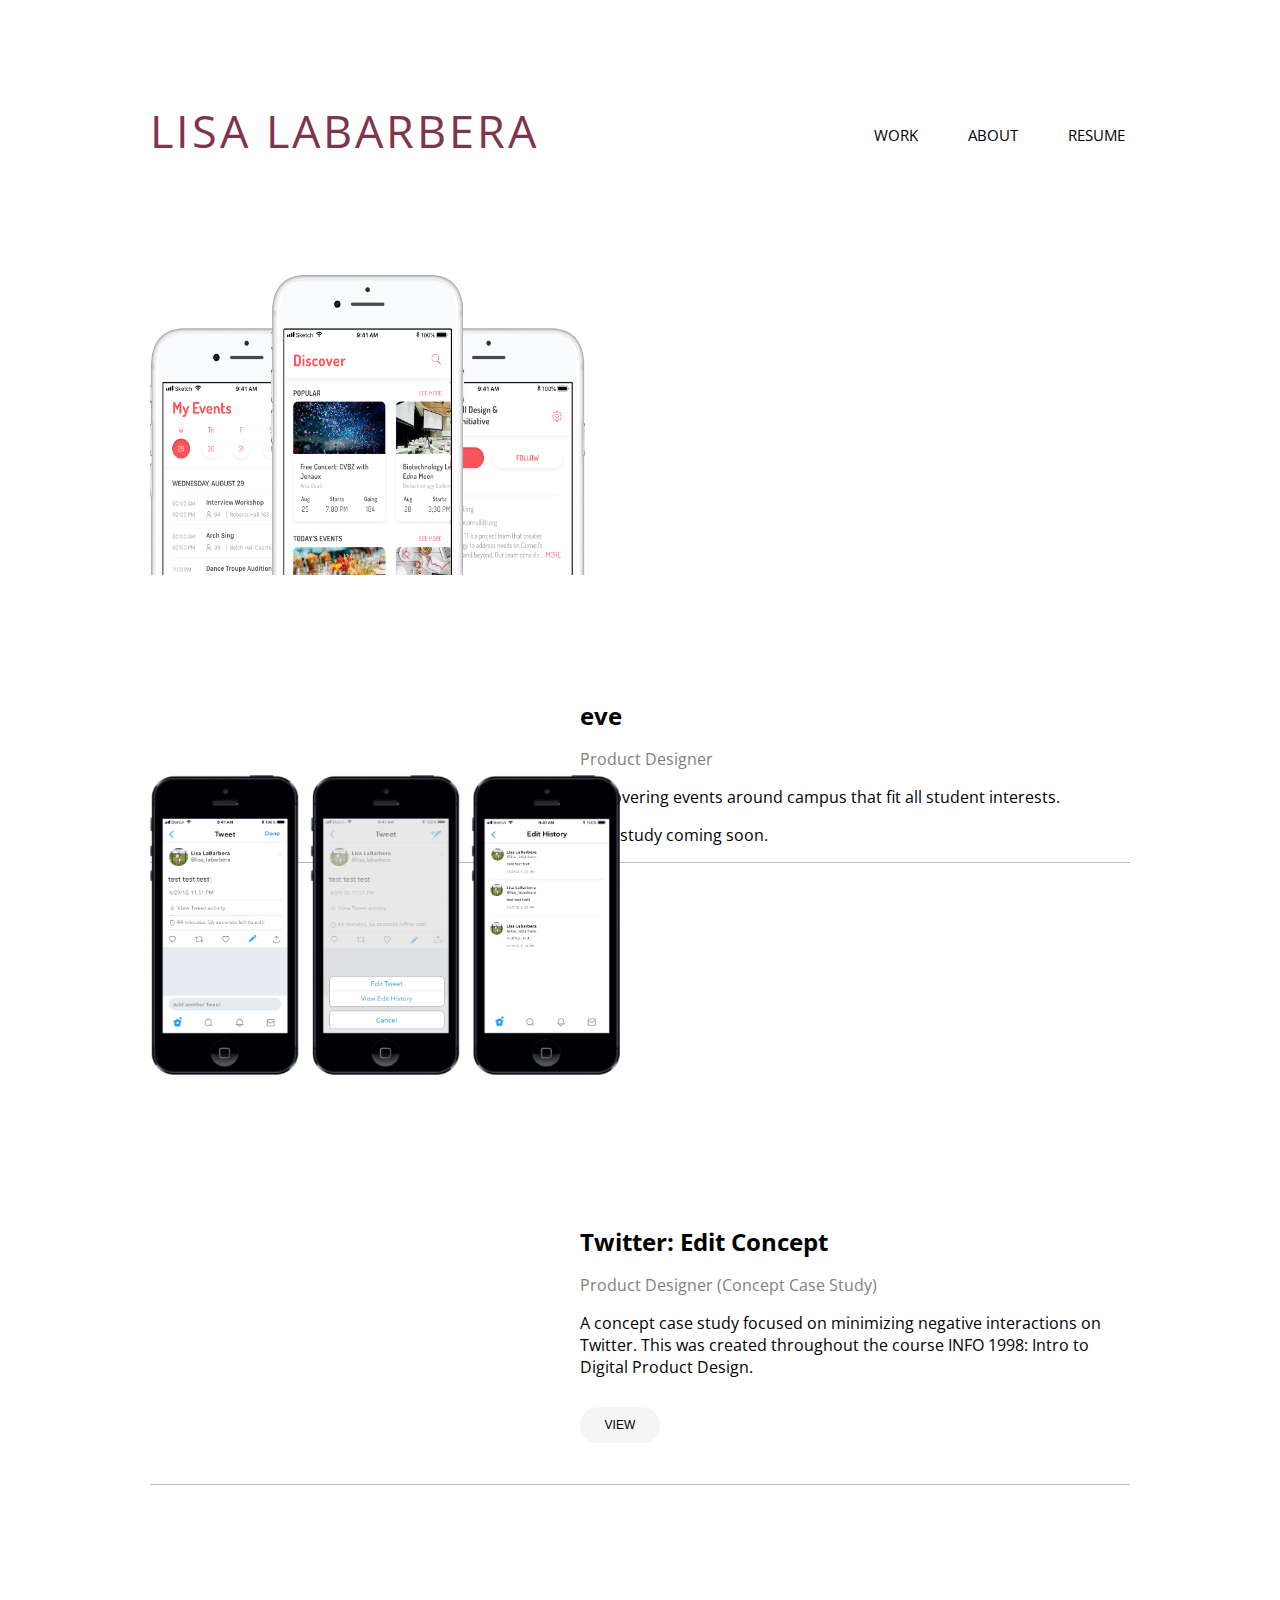
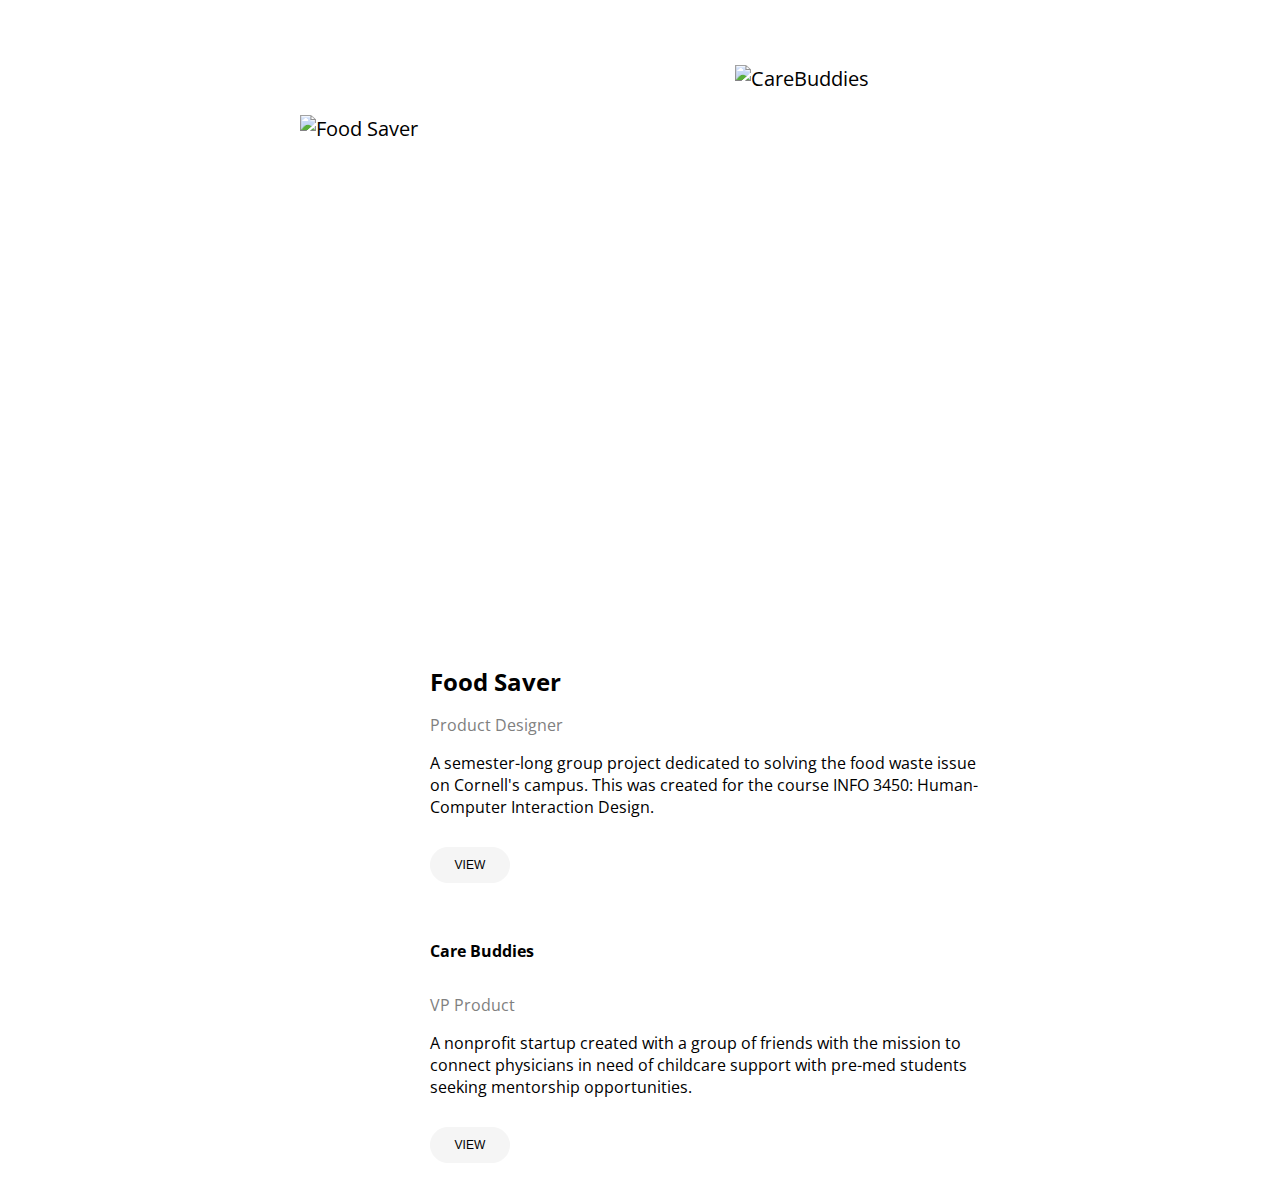
==== portfolio.html @ 5adf2a72 "added carebuddies. let's see what happens" ====
<!DOCTYPE html>
<html>

<head>
  <meta charset="UTF-8">
  <title>Lisa LaBarbera</title>
  <link rel="stylesheet" type="text/css" href="styles/all.css" media="all"/>
  <link rel="shortcut icon" href="images/icon4.ico"/>
  <link href="https://fonts.googleapis.com/css?family=Archivo:500|Open+Sans:300,700" rel="stylesheet">

</head>
<body>
<header>

<div class = "headers">

  <a id = "backhome" href = "portfolio.html"><p id = "topHeader">LISA LABARBERA</p></a>

  <ul class = "menu">
    <li class = "firstMenuLink" id = "about"><a class = "navbar" href = "portfolio.html">WORK</a></li>
    <li class = "menuLink" id = "portfolio"><a class = "navbar" href = "index.html">ABOUT</a></li>
    <li class = "menuLink" id = "resume"><a class = "navbar" href="documents/Lisa_LaBarbera.pdf" target = "_blank">RESUME</a></li>
  </ul>
  <!-- <p id = "topSubHeader">I’m a Product + UX Designer passionate about using design to make the world a better place.</p>-->
</div>

</header>


<!--Portfolio -->
  <div class = "textContainer2">
  <!-- <h3>My Work</h3> -->
  <img class = "portfoliopic1" src = "images/cuedrop.png" alt = "cue case study">
  <p class = "right" id = "portfolio1"><span class = "bold">eve</span></p>
  <div class = "right">
  <p class = "time">Product Designer</p>
  <p>Discovering events around campus that fit all student interests.</p>
  <p>Case study coming soon.</p>
  </div>

  </div>

<div class = "textContainer3">
<img class = "portfoliopic2" src = "images/newtwitterdrop.png" alt = "Twitter case study">
<p class = "right" id = "portfolio2"><span class = "bold">Twitter: Edit Concept</span></p>
<div class = "right">
<p class = "time">Product Designer (Concept Case Study)</p>
<p>A concept case study focused on minimizing negative interactions on Twitter.
    This was created throughout the course INFO 1998: Intro to Digital Product Design.</p>
<!-- View Button -->
<p><a href="https://medium.com/@lisalabarbera9/a-twitter-concept-say-what-you-want-to-say-the-first-time-54e69f19e52" target = "_blank">
    <input class = "viewbutton" type="button" value="VIEW"/></a></p>
</div>

<!--</div> -->

<div class = "textContainer4">
<img class = "portfoliopic3" src = "images/foodsaverdrop.png" alt = "Food Saver">
<p class = "right" id = "portfolio3"><span class = "bold">Food Saver</span></p>
<div class = "right">
<p class = "time">Product Designer</p>
<p>A semester-long group project dedicated to solving the food waste issue on Cornell's campus.
    This was created for the course INFO 3450: Human-Computer Interaction Design.</p>
<!-- View Button -->
  <p><a href="documents/FoodSaver.pdf" target = "_blank">
    <input class = "viewbutton" type="button" value="VIEW"/></a></p>
</div>


<div class = "textContainer5">
<img class = "portfoliopic4" src = "images/foodsaverdrop.png" alt = "CareBuddies">
<p class = "right" id = "portfolio4"><span class = "bold">Care Buddies</span></p>
<div class = "right">
<p class = "time">VP Product</p>
<p>A nonprofit startup created with a group of friends with the mission to connect physicians in need of
childcare support with pre-med students seeking mentorship opportunities.</p>
<!-- View Button -->
  <p><a href="documents/FoodSaver.pdf" target = "_blank">
    <input class = "viewbutton" type="button" value="VIEW"/></a></p>
</div>

</div>



<!-- </div> -->


</body>
---- styles/all.css ----
body {
  font-size: 20px;
  margin: 0px;
  font-family: 'Open Sans', sans-serif;
}

/*Header*/
header {
  width: 100%;
}

.headers{
padding-top: 100px;
padding-bottom: 175px;
padding-right: 75px;
padding-left: 75px;
margin-right: 75px;
margin-left: 75px;
}

#topHeader {
  font-size: 45px;
  position: absolute;
  margin: 0px;
  letter-spacing: 3px;
  color: #7E354D;
}

/*Navigation Menu*/
.menu {
  list-style-type: none;
  padding: 0px;
  float: right;
  overflow: hidden;
  /* font-size: 18px; */
}

.menuLink {
  float: left;
}

.firstMenuLink {
  float: left;
  margin-left: 30px;
}

.navbar {
  display: block;
  padding-left: 40px;
  margin-left: 60px;
  padding-bottom: 5px;
  text-align: center;
  font-size: 15px;
  margin: 5px;
  text-decoration: none;
  color: black;
}

.navbar:hover {
  color: #7E354D;
}

a.navbar:active {
  color: #7E354D;
}

/*Body*/
.textContainer1{
  padding-left: 75px;
  padding-right: 75px;
  margin-bottom: 150px;
  margin-left: 75px;
  margin-right: 75px;
  font-weight: 500;
  font-size: 18px;

}

.textContainer2{
  position: absolute;
  margin-bottom: 50px;
  margin-left: 150px;
  margin-right: 150px;
  border-bottom: 1px solid #B8B8B8;
}

.textContainer3{
  position: absolute;
  margin-bottom: 50px;
  margin-left: 150px;
  margin-right: 150px;
  margin-top: 450px;
  border-bottom: 1px solid #B8B8B8;
}

.textContainer4{
  position: absolute;
  margin-bottom: 50px;
  margin-left: 150px;
  margin-right: 150px;
  margin-top: 940px;
  /* border-bottom: 1px solid #B8B8B8; */
}

.space {
  height: 1px;
}

.right {
  width: 550px;
  display: inline;
  float: right;
  font-size: 16px;
  font-weight: 400;
}

.experience {
  margin-bottom: 100px;
}

#portfolio1{
  margin-bottom: 0px;
  font-size: 24px;
}

#portfolio2 {
  margin-bottom: 0px;
  font-size: 24px;
  margin-top: 50px;
}

#portfolio3 {
  margin-bottom: 0px;
  font-size: 24px;
  margin-top: 50px;
}

.time {
  color: gray;
}

.clear {
  clear: both;
}

.subtitle {
  font-size: 28px;
  letter-spacing: 2px;
}

.bold {
  font-weight: bold;
}

.backhome {
  cursor: pointer;
}

.links {
  color: #9C536B;
  text-decoration: none;
}

/*Images*/
.pictures {
  width: 350px;
  float: left;
}

.image {
  width: 450px;
  height: 450px;
  margin: 0 auto;
  margin-top: 20px;
  /* box-shadow: 5px 5px 20px #888888; */
  float: left;
  padding: 0px;
  display: inline;
  margin-right: 50px;
  margin-bottom: 100px;
}

.portfoliopic1 {
  width: 435px;
  height: 300px;
  margin: 0 auto;
  float: left;
  padding: 0px;
  display: inline;
  margin-left: 0px;
  margin-bottom: 100px;
}

.portfoliopic2 {
  width: 470px;
  height: 300px;
  margin: 0 auto;
  float: left;
  padding: 0px;
  display: inline;
  margin-top: 50px;
  margin-bottom: 100px;
}

.portfoliopic3 {
  width: 435px;
  height: 400px;
  margin: 0 auto;
  float: left;
  padding: 0px;
  display: inline;
  margin-top: 50px;
  margin-bottom: 100px;
}

/*Buttons*/
.viewbutton {
  background-color: #F5F5F5;
  width: 80px;
  padding-top: 10px;
  padding-bottom: 10px;
  border-radius: 20px;
  border: 1.5px solid #F5F5F5;
  font-size: 12px;
  color: black;
  letter-spacing: 0.1px;
  cursor: pointer;
  margin-top: 13px;
  margin-bottom: 25px;
}

.viewbutton:hover {
  background: #DFDFDF; /*d1d1d1 f7f7f7;*/
  width: 80px;
  padding-top: 10px;
  padding-bottom: 10px;
  border-radius: 20px;
  border: 1.5px solid #f7f7f7;
  font-size: 12px;
  color: black;
  letter-spacing: 0.1px;
  text-decoration: none;
  margin-top: 13px;
  margin-bottom: 25px;
}

#viewbutton1 {
  background-color: #F5F5F5;
  width: 80px;
  padding-top: 10px;
  padding-bottom: 10px;
  border-radius: 20px;
  border: 1.5px solid #F5F5F5;
  font-size: 12px;
  color: black;
  letter-spacing: 0.1px;
  cursor: pointer;
  margin-top: 13px;
  margin-bottom: 25px;
}

#viewbutton1:hover {
  background: #f7f7f7;
  width: 80px;
  padding-top: 10px;
  padding-bottom: 10px;
  border-radius: 20px;
  border: 1.5px solid #f7f7f7;
  font-size: 12px;
  color: black;
  letter-spacing: 0.1px;
  text-decoration: none;
  margin-top: 13px;
  margin-bottom: 25px;
}

.socialmedia{
  width: 550px;
  display: inline;
  float: right;
  font-size: 18px;
  margin-bottom: 75px;
  }

.icon {
  margin-right: 20px;
  height: 25px;
  width: 25px;
}

.iconLink{
  text-decoration: none;
}
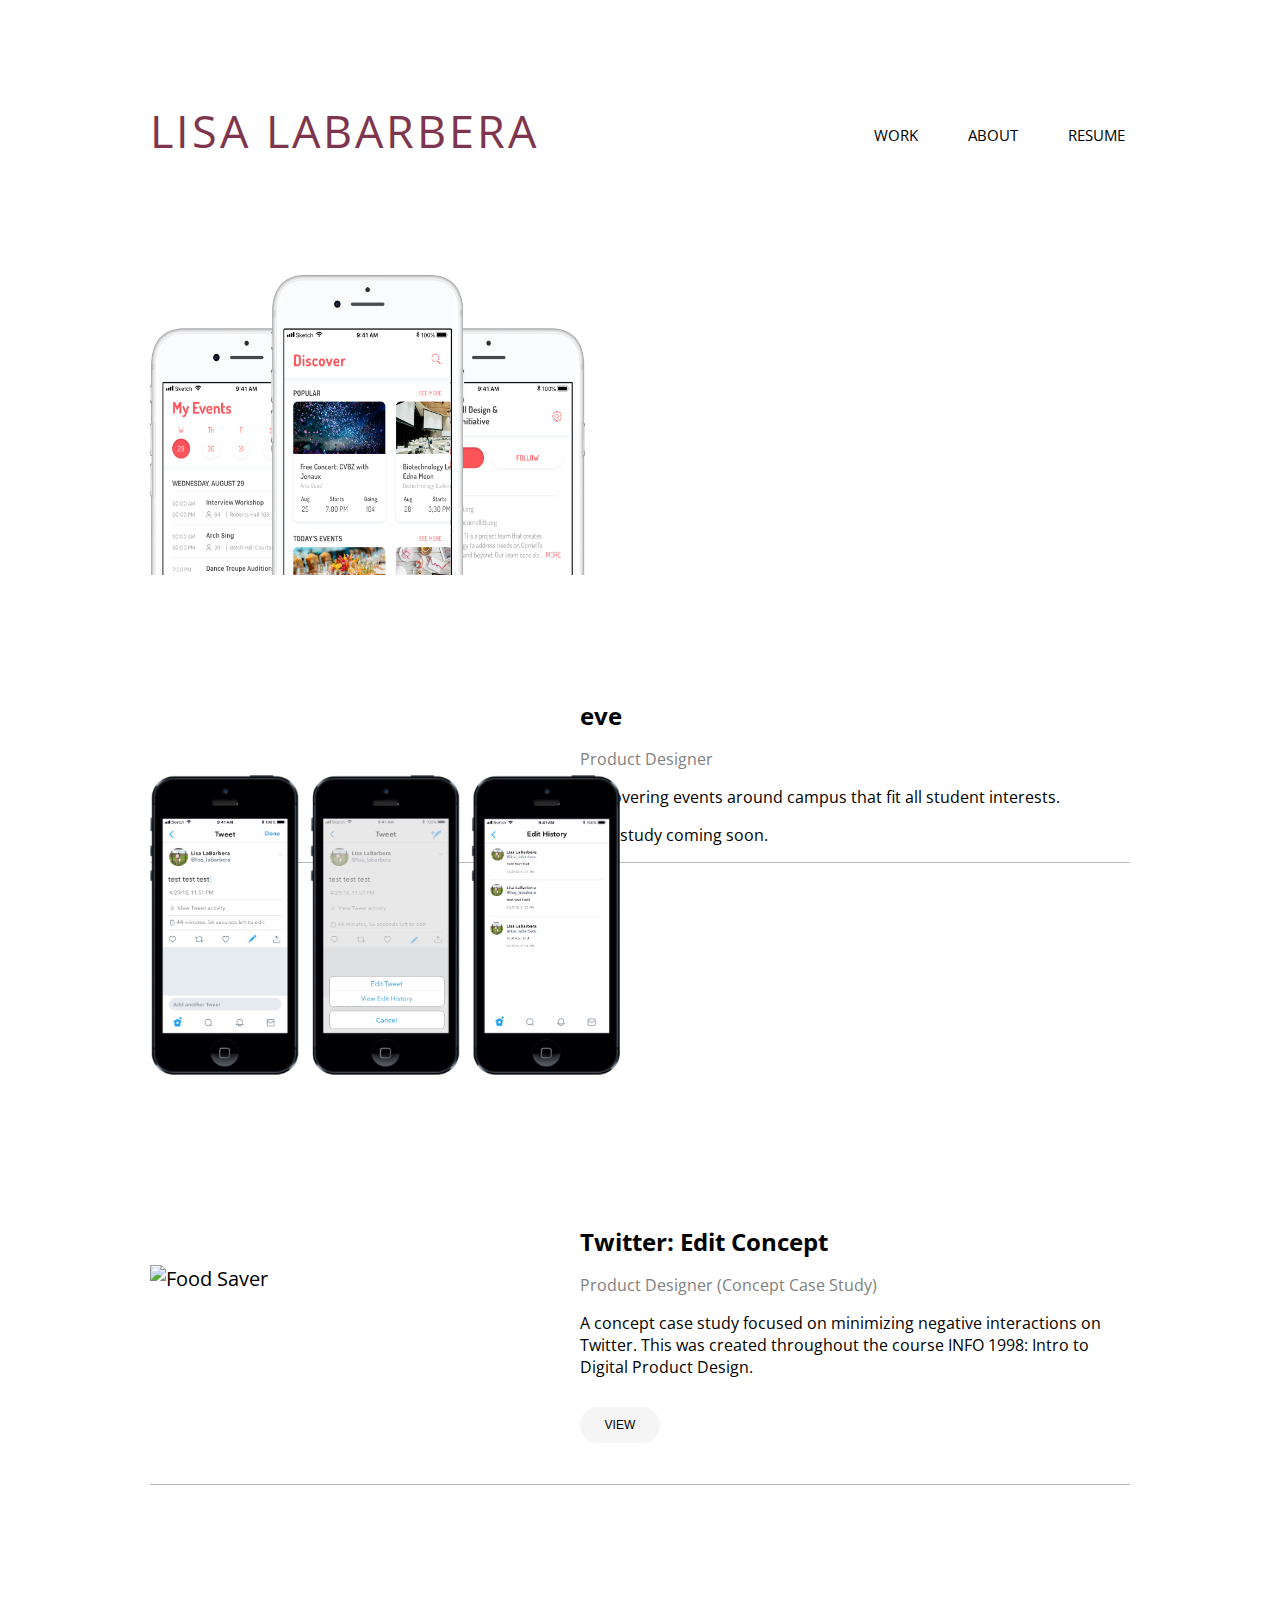
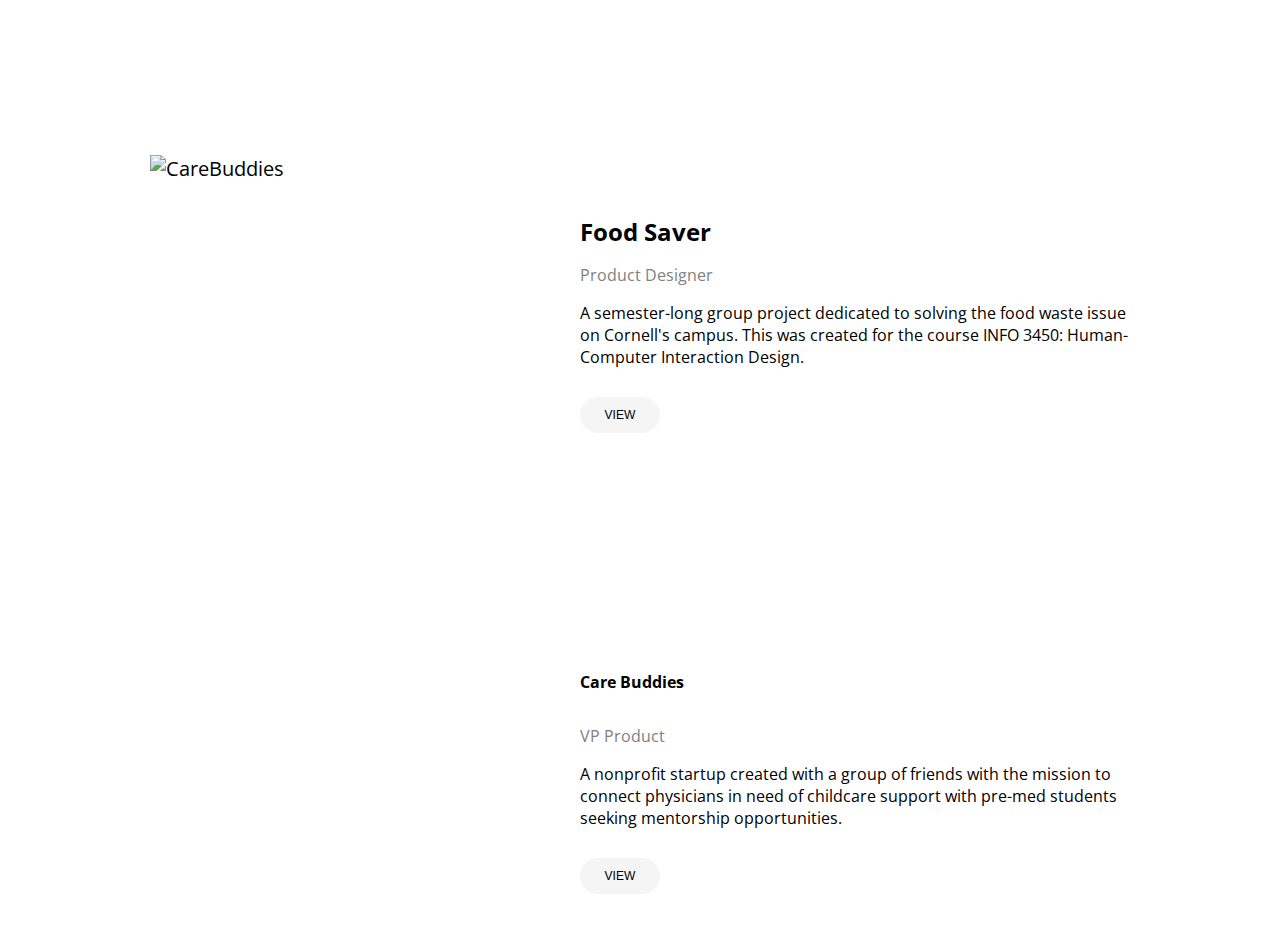
==== commit d542660d: "something wonky happened" ====
--- a/portfolio.html
+++ b/portfolio.html
@@ -52,7 +52,7 @@
     <input class = "viewbutton" type="button" value="VIEW"/></a></p>
 </div>
 
-<!--</div> -->
+</div>
 
 <div class = "textContainer4">
 <img class = "portfoliopic3" src = "images/foodsaverdrop.png" alt = "Food Saver">
@@ -66,16 +66,18 @@
     <input class = "viewbutton" type="button" value="VIEW"/></a></p>
 </div>
 
+</div>
+
 
 <div class = "textContainer5">
-<img class = "portfoliopic4" src = "images/foodsaverdrop.png" alt = "CareBuddies">
+<img class = "portfoliopic4" src = "images/cbportfoliologo.png" alt = "CareBuddies">
 <p class = "right" id = "portfolio4"><span class = "bold">Care Buddies</span></p>
 <div class = "right">
 <p class = "time">VP Product</p>
 <p>A nonprofit startup created with a group of friends with the mission to connect physicians in need of
 childcare support with pre-med students seeking mentorship opportunities.</p>
 <!-- View Button -->
-  <p><a href="documents/FoodSaver.pdf" target = "_blank">
+  <p><a href="https://carebuddiesnyc.wixsite.com/website" target = "_blank">
     <input class = "viewbutton" type="button" value="VIEW"/></a></p>
 </div>
 
--- a/styles/all.css
+++ b/styles/all.css
@@ -102,6 +102,16 @@
   /* border-bottom: 1px solid #B8B8B8; */
 }
 
+.textContainer5{
+  position: absolute;
+  margin-bottom: 50px;
+  margin-left: 150px;
+  margin-right: 150px;
+  margin-top: 1430px;
+  /* border-bottom: 1px solid #B8B8B8; */
+}
+
+
 .space {
   height: 1px;
 }
@@ -203,6 +213,18 @@
 }
 
 .portfoliopic3 {
+  width: 435px;
+  height: 400px;
+  margin: 0 auto;
+  float: left;
+  padding: 0px;
+  display: inline;
+  margin-top: 50px;
+  margin-bottom: 100px;
+}
+
+
+.portfoliopic4 {
   width: 435px;
   height: 400px;
   margin: 0 auto;
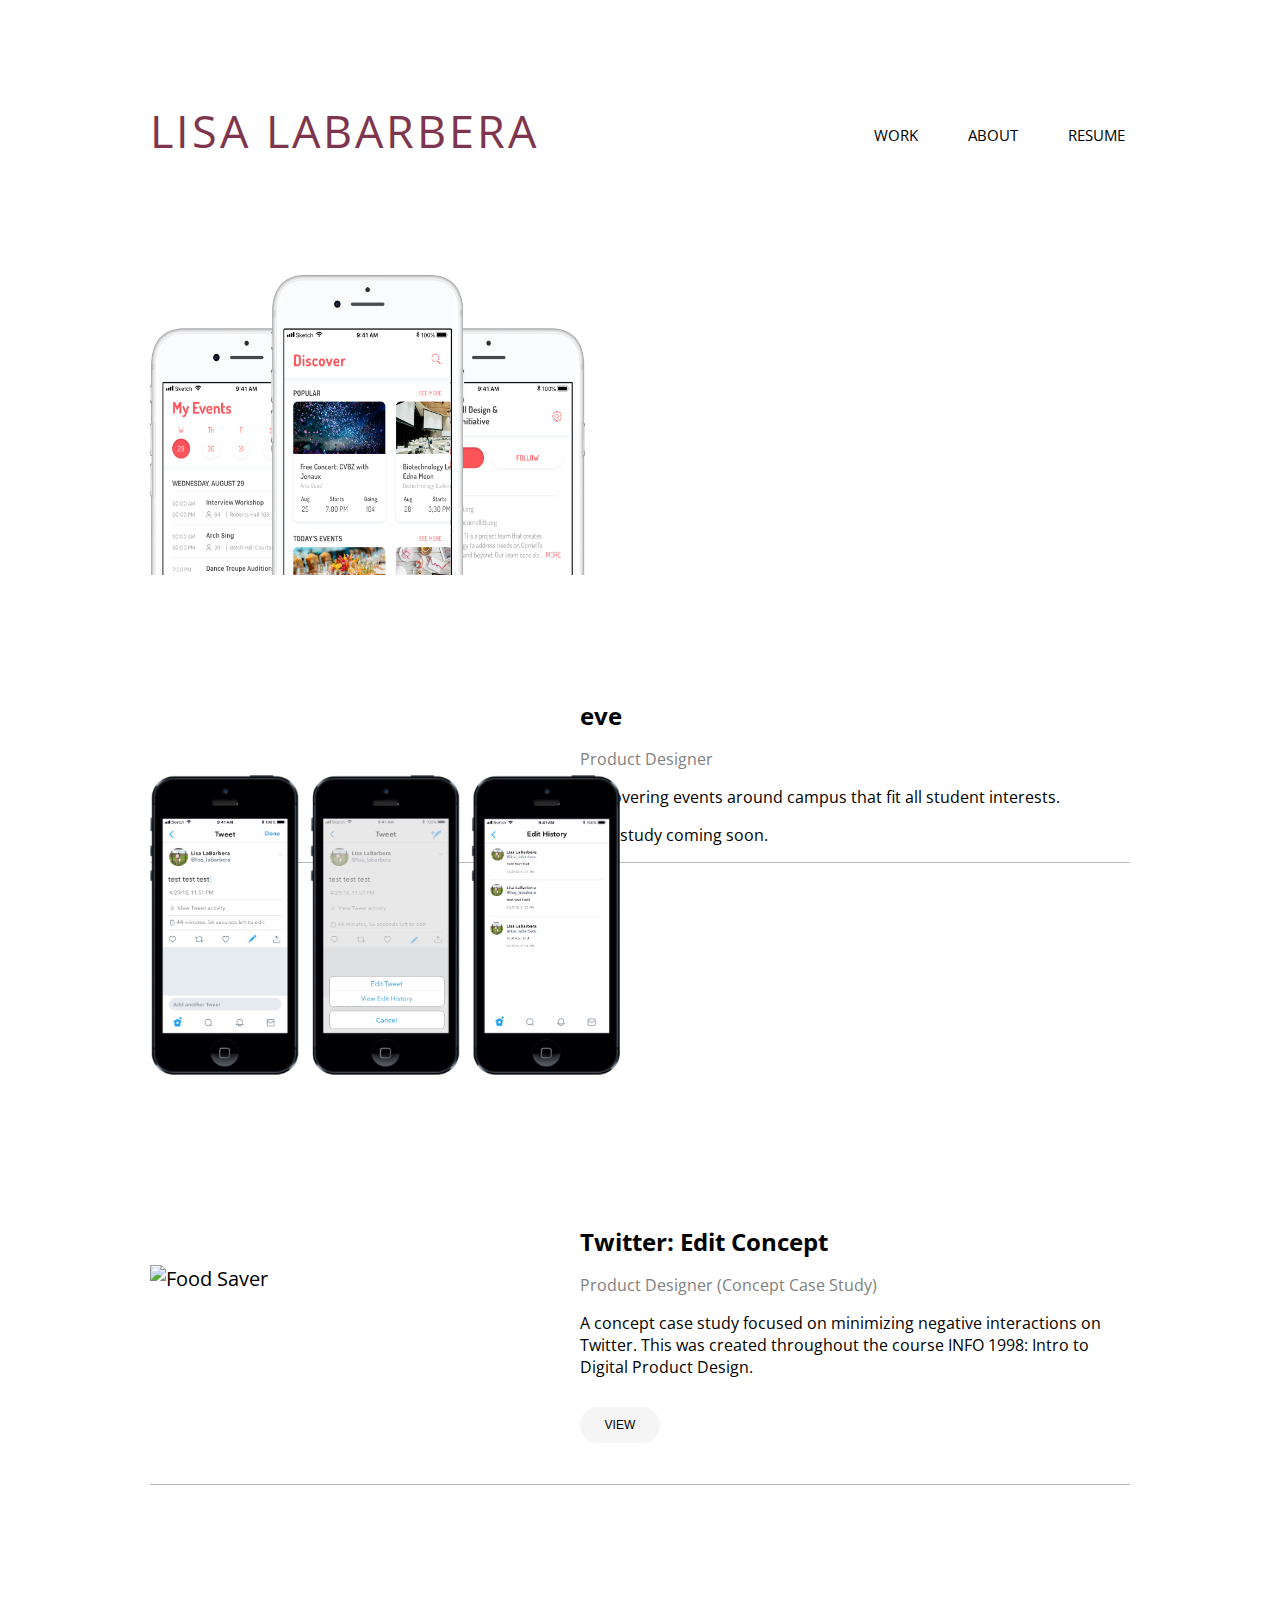
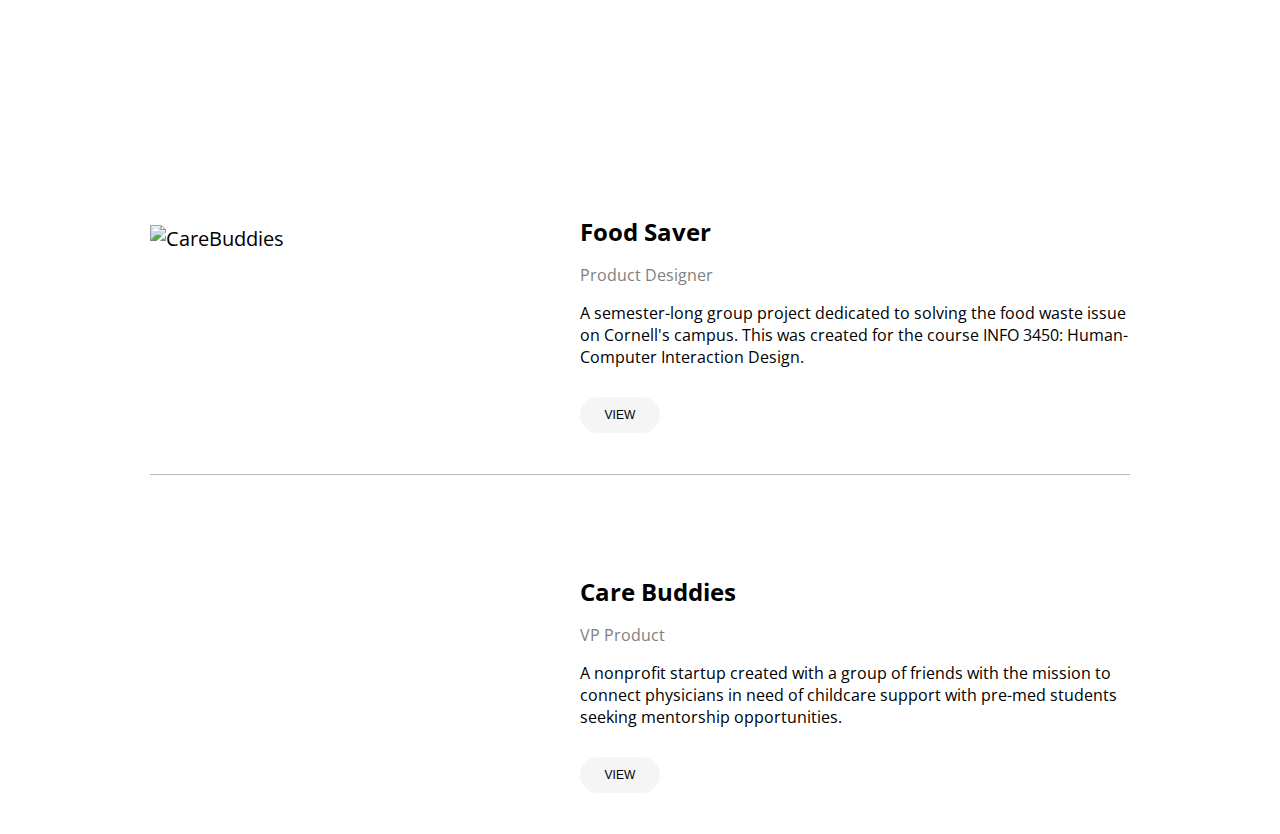
==== commit 1a246f47: "added new resume and made carebuddies changes to portfolio" ====
--- a/portfolio.html
+++ b/portfolio.html
@@ -19,7 +19,7 @@
   <ul class = "menu">
     <li class = "firstMenuLink" id = "about"><a class = "navbar" href = "portfolio.html">WORK</a></li>
     <li class = "menuLink" id = "portfolio"><a class = "navbar" href = "index.html">ABOUT</a></li>
-    <li class = "menuLink" id = "resume"><a class = "navbar" href="documents/Lisa_LaBarbera.pdf" target = "_blank">RESUME</a></li>
+    <li class = "menuLink" id = "resume"><a class = "navbar" href="documents/LisaLaBarbera2021.pdf" target = "_blank">RESUME</a></li>
   </ul>
   <!-- <p id = "topSubHeader">I’m a Product + UX Designer passionate about using design to make the world a better place.</p>-->
 </div>
--- a/styles/all.css
+++ b/styles/all.css
@@ -99,7 +99,7 @@
   margin-left: 150px;
   margin-right: 150px;
   margin-top: 940px;
-  /* border-bottom: 1px solid #B8B8B8; */
+  border-bottom: 1px solid #B8B8B8;
 }
 
 .textContainer5{
@@ -107,7 +107,7 @@
   margin-bottom: 50px;
   margin-left: 150px;
   margin-right: 150px;
-  margin-top: 1430px;
+  margin-top: 1500px;
   /* border-bottom: 1px solid #B8B8B8; */
 }
 
@@ -145,6 +145,12 @@
   margin-top: 50px;
 }
 
+#portfolio4 {
+  margin-bottom: 0px;
+  font-size: 24px;
+  margin-top: 50px;
+}
+
 .time {
   color: gray;
 }
@@ -226,7 +232,7 @@
 
 .portfoliopic4 {
   width: 435px;
-  height: 400px;
+  height: 200px;
   margin: 0 auto;
   float: left;
   padding: 0px;
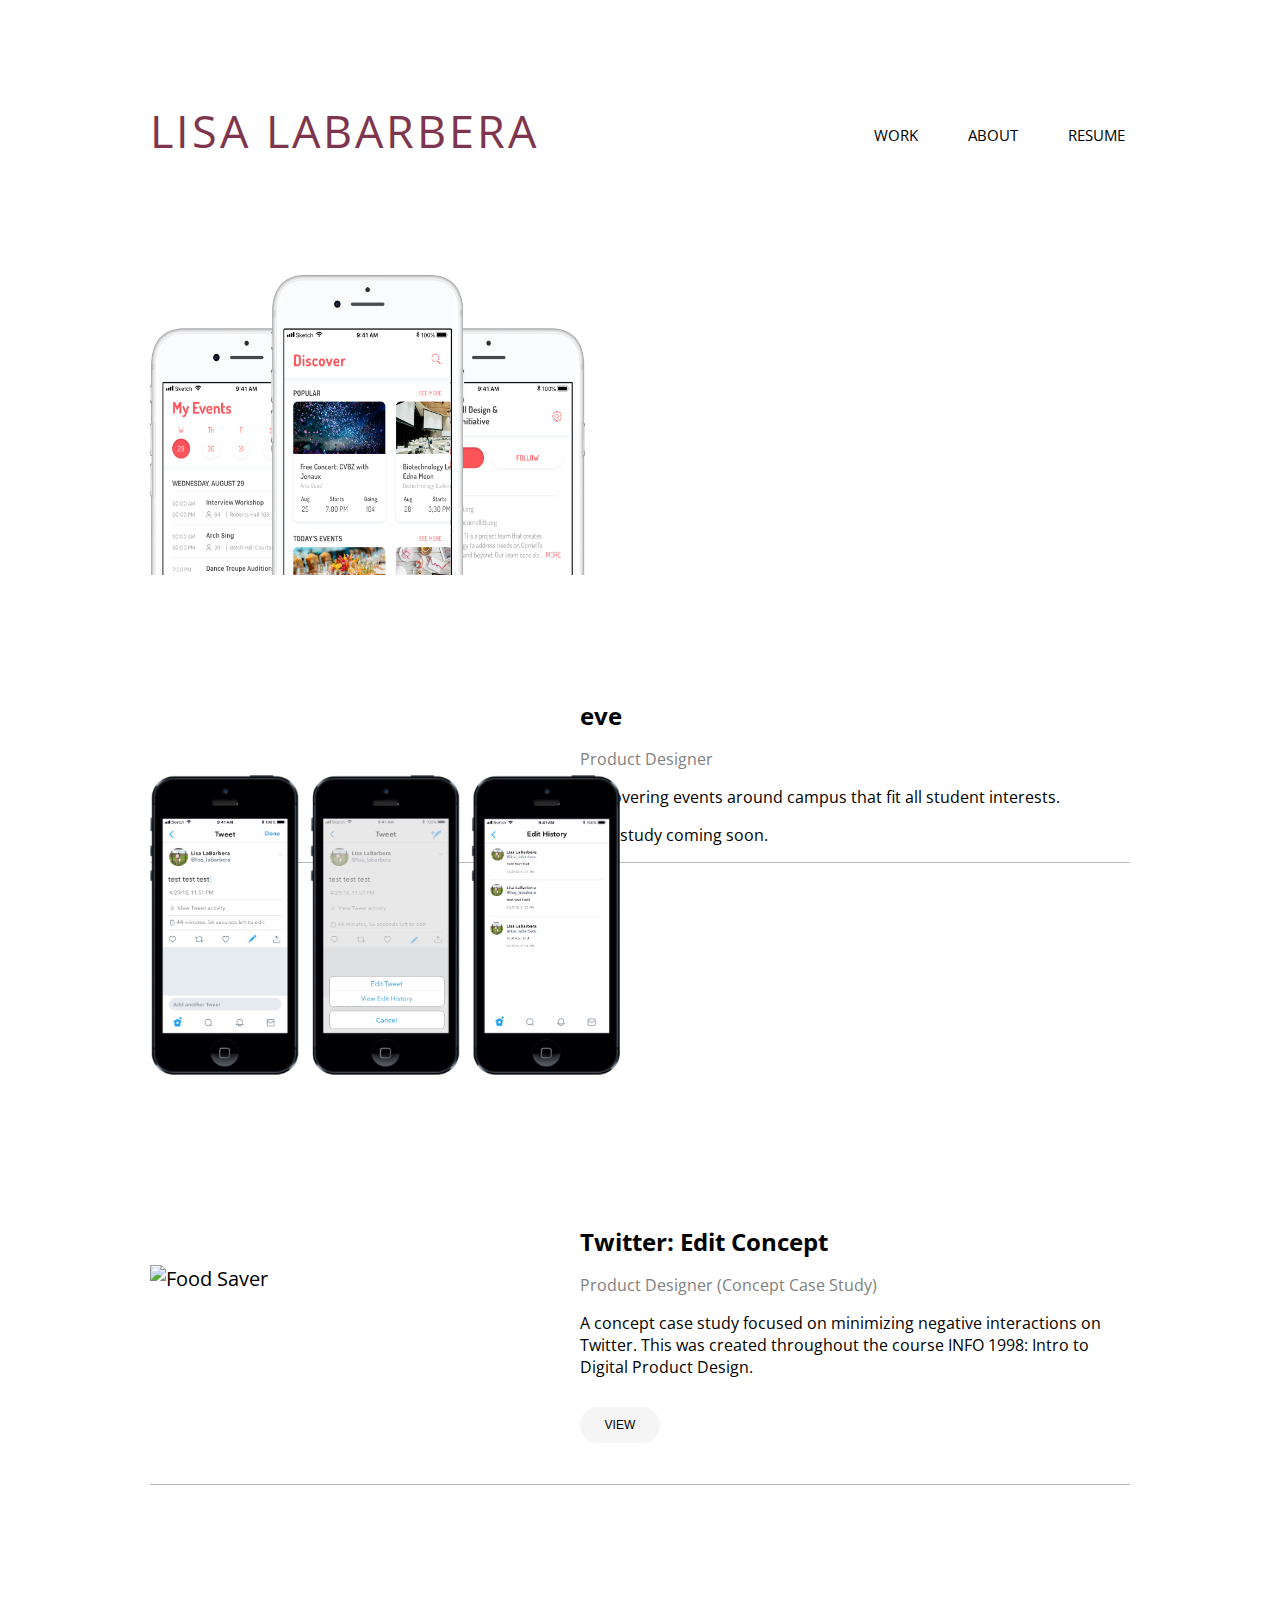
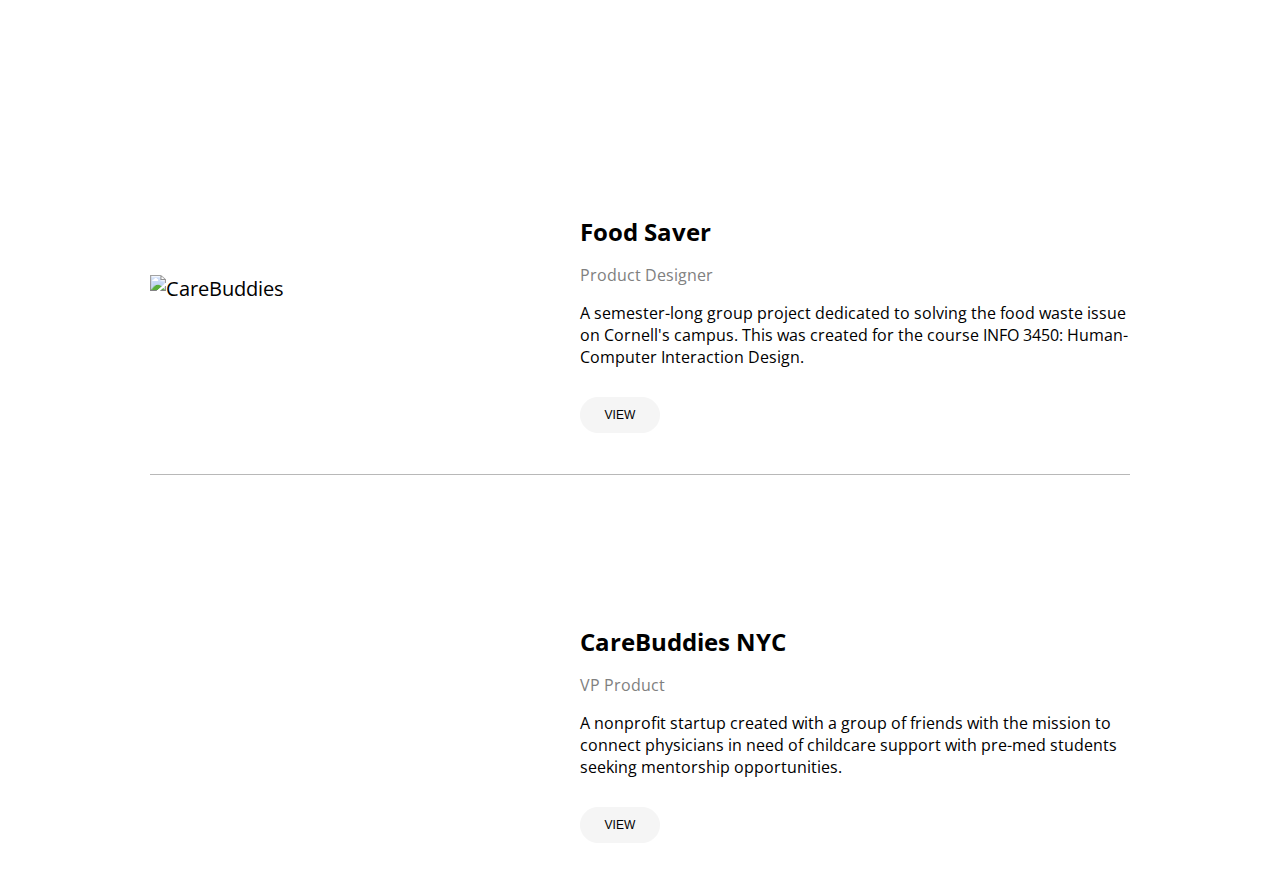
==== commit 1dda3a85: "CareBuddies NYC" ====
--- a/portfolio.html
+++ b/portfolio.html
@@ -71,7 +71,7 @@
 
 <div class = "textContainer5">
 <img class = "portfoliopic4" src = "images/cbportfoliologo.png" alt = "CareBuddies">
-<p class = "right" id = "portfolio4"><span class = "bold">Care Buddies</span></p>
+<p class = "right" id = "portfolio4"><span class = "bold">CareBuddies NYC</span></p>
 <div class = "right">
 <p class = "time">VP Product</p>
 <p>A nonprofit startup created with a group of friends with the mission to connect physicians in need of
--- a/styles/all.css
+++ b/styles/all.css
@@ -107,7 +107,7 @@
   margin-bottom: 50px;
   margin-left: 150px;
   margin-right: 150px;
-  margin-top: 1500px;
+  margin-top: 1550px;
   /* border-bottom: 1px solid #B8B8B8; */
 }
 
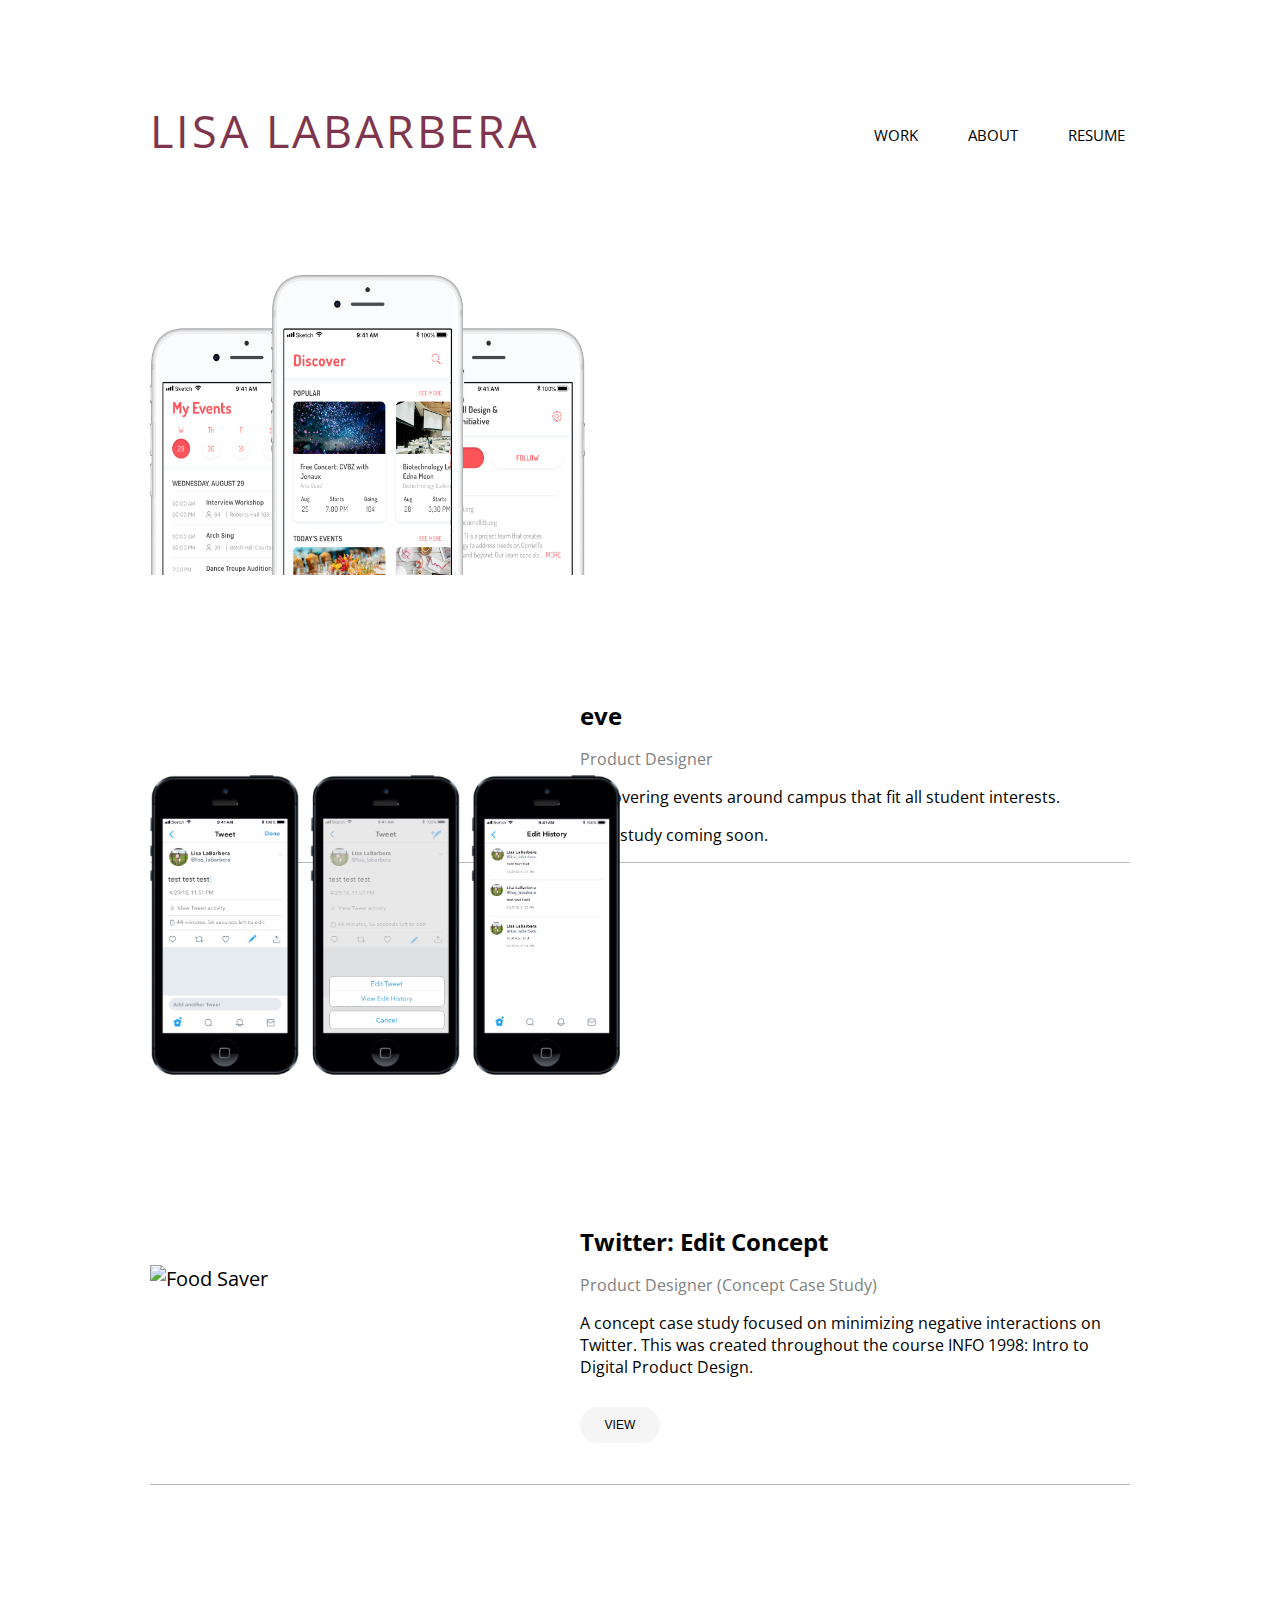
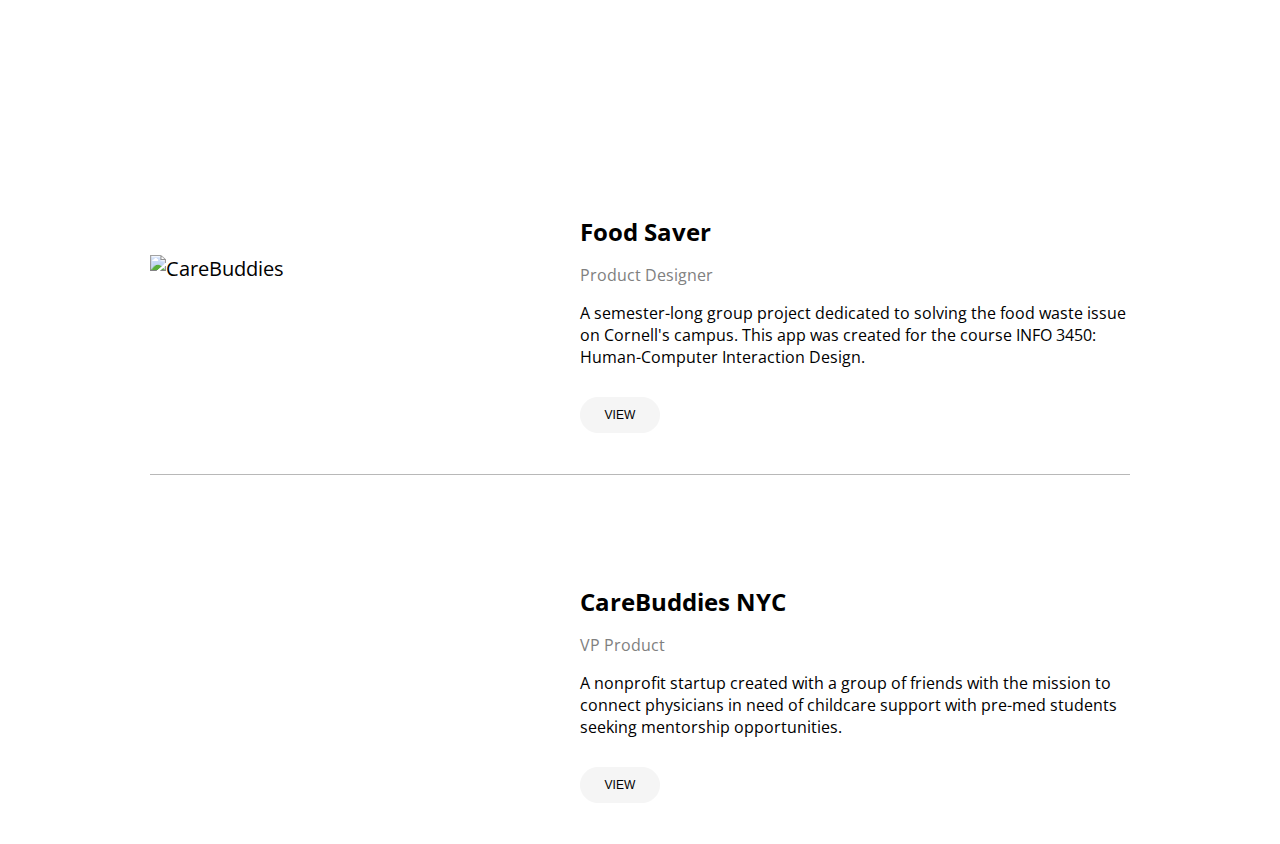
==== commit 9c35f078: "food saver minimal edits" ====
--- a/portfolio.html
+++ b/portfolio.html
@@ -60,7 +60,7 @@
 <div class = "right">
 <p class = "time">Product Designer</p>
 <p>A semester-long group project dedicated to solving the food waste issue on Cornell's campus.
-    This was created for the course INFO 3450: Human-Computer Interaction Design.</p>
+    This app was created for the course INFO 3450: Human-Computer Interaction Design.</p>
 <!-- View Button -->
   <p><a href="documents/FoodSaver.pdf" target = "_blank">
     <input class = "viewbutton" type="button" value="VIEW"/></a></p>
--- a/styles/all.css
+++ b/styles/all.css
@@ -107,7 +107,7 @@
   margin-bottom: 50px;
   margin-left: 150px;
   margin-right: 150px;
-  margin-top: 1550px;
+  margin-top: 1530px;
   /* border-bottom: 1px solid #B8B8B8; */
 }
 
@@ -232,7 +232,7 @@
 
 .portfoliopic4 {
   width: 435px;
-  height: 200px;
+  height: 180px;
   margin: 0 auto;
   float: left;
   padding: 0px;
